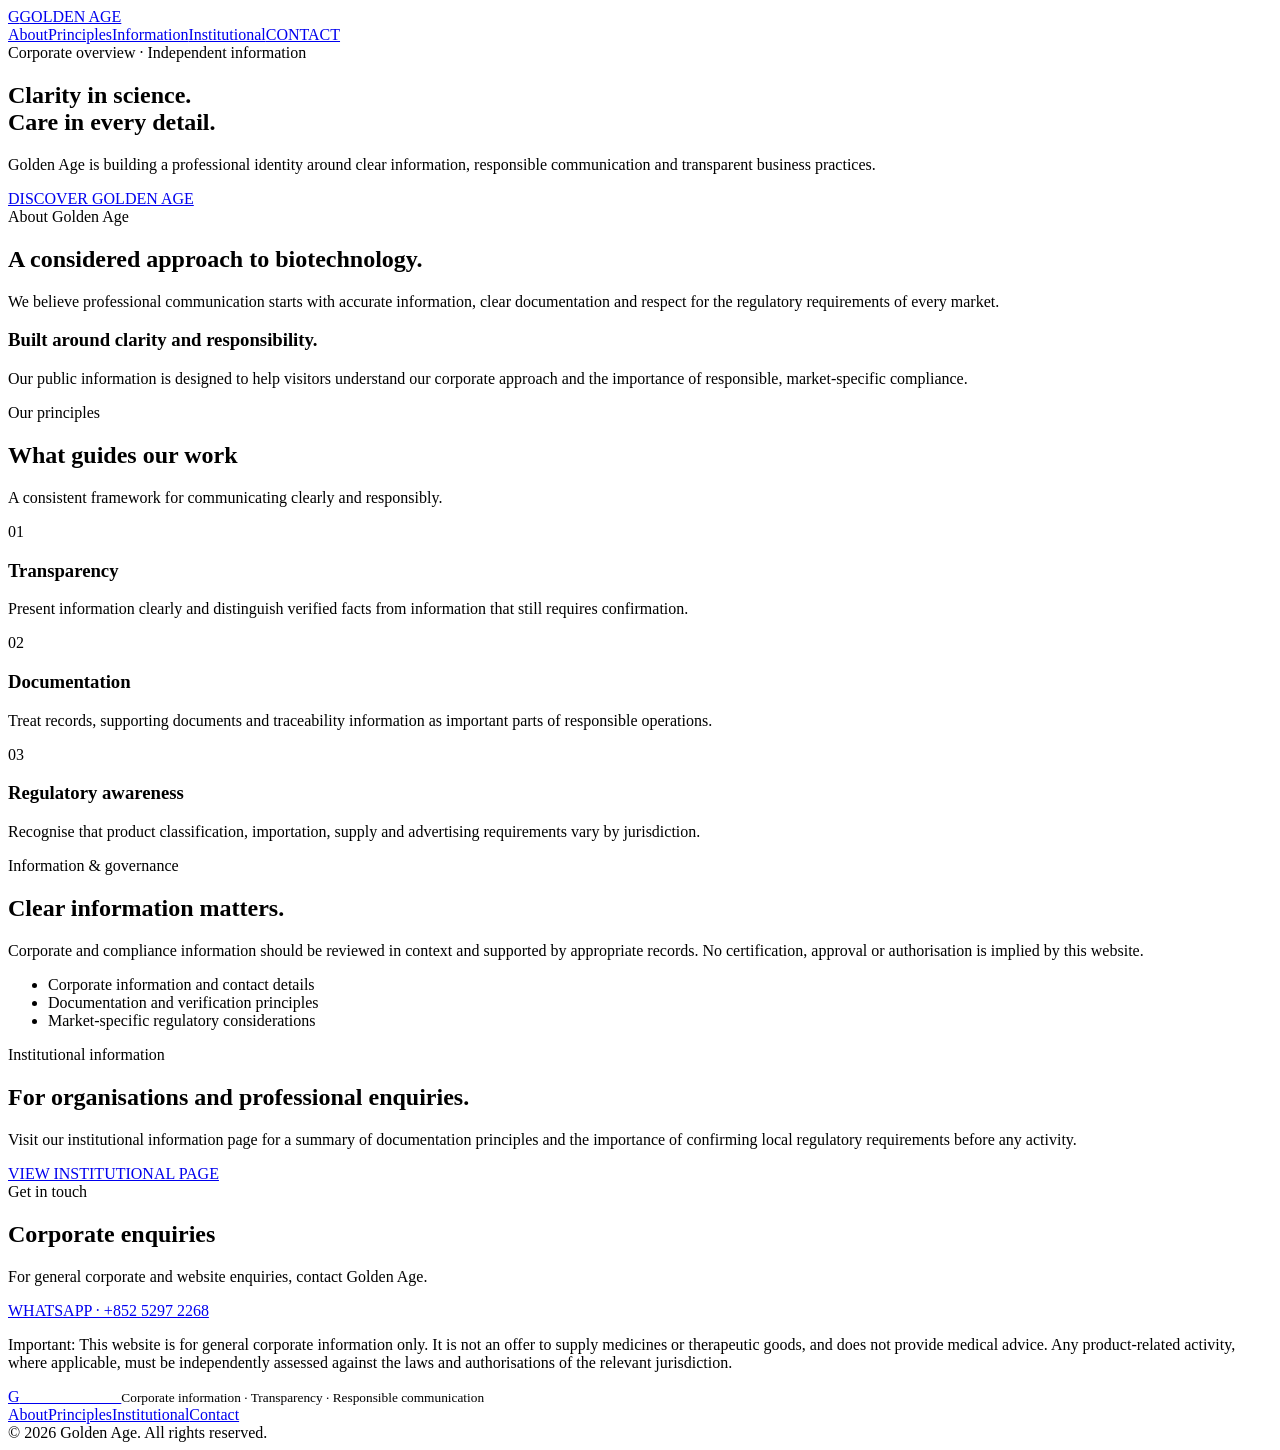
==== index.html @ 98340d38 "Add Golden Age corporate homepage" ====
<!doctype html>
<html lang="en">
<head>
<meta charset="utf-8"><meta name="viewport" content="width=device-width,initial-scale=1">
<meta name="description" content="Golden Age — corporate information, transparency and responsible business practices.">
<meta name="theme-color" content="#101d35"><title>Golden Age | Corporate Overview</title>
<link rel="stylesheet" href="assets/style.css">
</head>
<body>
<header><div class="wrap nav">
<a class="brand" href="./"><span class="mark">G</span><span>GOLDEN AGE</span></a>
<nav class="links" aria-label="Main navigation"><a href="#about">About</a><a href="#principles">Principles</a><a href="#information">Information</a><a href="wholesale/">Institutional</a><a class="nav-cta" href="https://wa.me/85252972268" target="_blank" rel="noopener">CONTACT</a></nav>
</div></header>
<main>
<section class="hero"><div class="wrap"><div class="hero-inner">
<div class="eyebrow">Corporate overview · Independent information</div>
<h1>Clarity in science.<br>Care in every detail.</h1>
<p>Golden Age is building a professional identity around clear information, responsible communication and transparent business practices.</p>
<a class="button" href="#about">DISCOVER GOLDEN AGE</a>
</div></div></section>
<section class="section" id="about"><div class="wrap split">
<div><div class="kicker">About Golden Age</div><h2>A considered approach to biotechnology.</h2><p class="lead">We believe professional communication starts with accurate information, clear documentation and respect for the regulatory requirements of every market.</p></div>
<div class="panel"><h3>Built around clarity and responsibility.</h3><p>Our public information is designed to help visitors understand our corporate approach and the importance of responsible, market-specific compliance.</p></div>
</div></section>
<section class="section soft" id="principles"><div class="wrap">
<div class="section-head"><div class="kicker">Our principles</div><h2>What guides our work</h2><p class="lead">A consistent framework for communicating clearly and responsibly.</p></div>
<div class="grid">
<article class="card"><div class="num">01</div><h3>Transparency</h3><p>Present information clearly and distinguish verified facts from information that still requires confirmation.</p></article>
<article class="card"><div class="num">02</div><h3>Documentation</h3><p>Treat records, supporting documents and traceability information as important parts of responsible operations.</p></article>
<article class="card"><div class="num">03</div><h3>Regulatory awareness</h3><p>Recognise that product classification, importation, supply and advertising requirements vary by jurisdiction.</p></article>
</div></div></section>
<section class="section" id="information"><div class="wrap split">
<div><div class="kicker">Information & governance</div><h2>Clear information matters.</h2><p class="lead">Corporate and compliance information should be reviewed in context and supported by appropriate records. No certification, approval or authorisation is implied by this website.</p>
<ul class="list"><li>Corporate information and contact details</li><li>Documentation and verification principles</li><li>Market-specific regulatory considerations</li></ul></div>
<div><div class="kicker">Institutional information</div><h2>For organisations and professional enquiries.</h2><p class="lead">Visit our institutional information page for a summary of documentation principles and the importance of confirming local regulatory requirements before any activity.</p><a class="button" href="wholesale/">VIEW INSTITUTIONAL PAGE</a></div>
</div></section>
<section class="section soft"><div class="wrap"><div class="contact"><div><div class="kicker">Get in touch</div><h2>Corporate enquiries</h2><p>For general corporate and website enquiries, contact Golden Age.</p></div><a class="button" href="https://wa.me/85252972268" target="_blank" rel="noopener">WHATSAPP · +852 5297 2268</a></div>
<p class="notice">Important: This website is for general corporate information only. It is not an offer to supply medicines or therapeutic goods, and does not provide medical advice. Any product-related activity, where applicable, must be independently assessed against the laws and authorisations of the relevant jurisdiction.</p></div></section>
</main>
<footer><div class="wrap"><div class="foot"><div><a class="brand" href="./"><span class="mark">G</span><span style="color:#fff">GOLDEN AGE</span></a><small>Corporate information · Transparency · Responsible communication</small></div><div class="foot-links"><a href="#about">About</a><a href="#principles">Principles</a><a href="wholesale/">Institutional</a><a href="https://wa.me/85252972268" target="_blank" rel="noopener">Contact</a></div></div><div class="copyright">© 2026 Golden Age. All rights reserved.</div></div></footer>
</body></html>
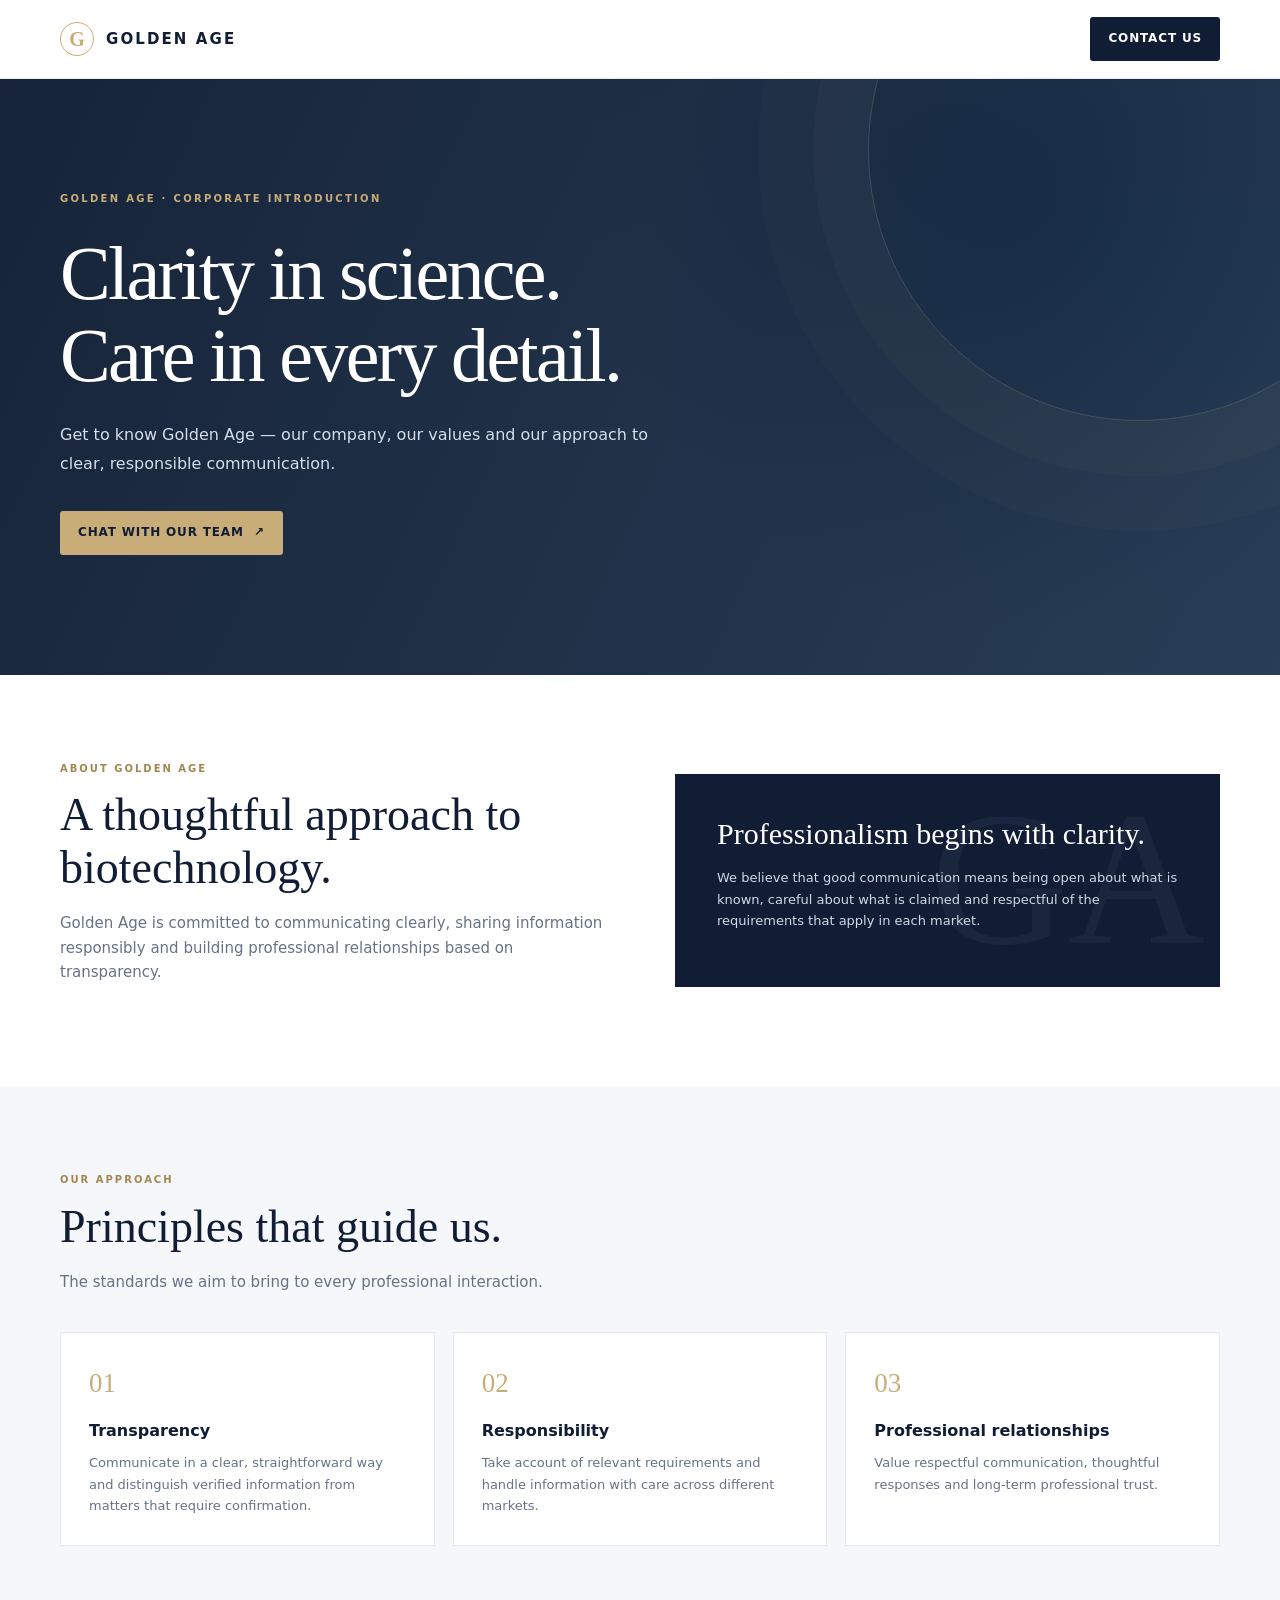
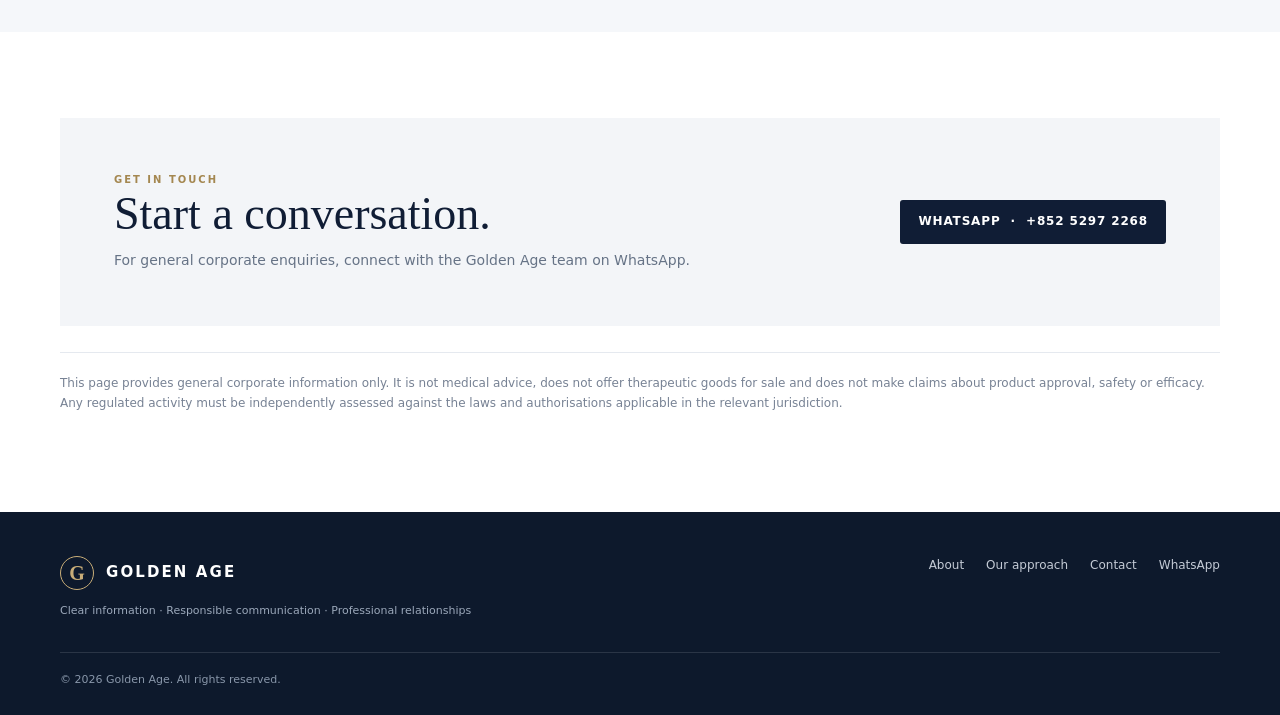
==== commit f100bde5: "Simplify site to a single-page WhatsApp contact landing page" ====
--- a/index.html
+++ b/index.html
@@ -1,41 +1,86 @@
 <!doctype html>
 <html lang="en">
 <head>
-<meta charset="utf-8"><meta name="viewport" content="width=device-width,initial-scale=1">
-<meta name="description" content="Golden Age — corporate information, transparency and responsible business practices.">
-<meta name="theme-color" content="#101d35"><title>Golden Age | Corporate Overview</title>
+<meta charset="utf-8">
+<meta name="viewport" content="width=device-width,initial-scale=1">
+<meta name="theme-color" content="#101d35">
+<meta name="description" content="Discover Golden Age — our company, values and approach to clear, responsible communication.">
+<meta property="og:type" content="website">
+<meta property="og:title" content="Golden Age | Clear Information. Responsible Communication.">
+<meta property="og:description" content="Learn about Golden Age and connect with our team for general corporate enquiries.">
+<title>Golden Age | Clear Information. Responsible Communication.</title>
 <link rel="stylesheet" href="assets/style.css">
 </head>
 <body>
-<header><div class="wrap nav">
-<a class="brand" href="./"><span class="mark">G</span><span>GOLDEN AGE</span></a>
-<nav class="links" aria-label="Main navigation"><a href="#about">About</a><a href="#principles">Principles</a><a href="#information">Information</a><a href="wholesale/">Institutional</a><a class="nav-cta" href="https://wa.me/85252972268" target="_blank" rel="noopener">CONTACT</a></nav>
-</div></header>
+<header>
+  <div class="wrap nav">
+    <a class="brand" href="./" aria-label="Golden Age home"><span class="mark">G</span><span>GOLDEN AGE</span></a>
+    <a class="nav-cta" href="https://wa.me/85252972268?text=Hello%20Golden%20Age%2C%20I%27d%20like%20to%20make%20a%20general%20enquiry." target="_blank" rel="noopener noreferrer">CONTACT US</a>
+  </div>
+</header>
 <main>
-<section class="hero"><div class="wrap"><div class="hero-inner">
-<div class="eyebrow">Corporate overview · Independent information</div>
-<h1>Clarity in science.<br>Care in every detail.</h1>
-<p>Golden Age is building a professional identity around clear information, responsible communication and transparent business practices.</p>
-<a class="button" href="#about">DISCOVER GOLDEN AGE</a>
-</div></div></section>
-<section class="section" id="about"><div class="wrap split">
-<div><div class="kicker">About Golden Age</div><h2>A considered approach to biotechnology.</h2><p class="lead">We believe professional communication starts with accurate information, clear documentation and respect for the regulatory requirements of every market.</p></div>
-<div class="panel"><h3>Built around clarity and responsibility.</h3><p>Our public information is designed to help visitors understand our corporate approach and the importance of responsible, market-specific compliance.</p></div>
-</div></section>
-<section class="section soft" id="principles"><div class="wrap">
-<div class="section-head"><div class="kicker">Our principles</div><h2>What guides our work</h2><p class="lead">A consistent framework for communicating clearly and responsibly.</p></div>
-<div class="grid">
-<article class="card"><div class="num">01</div><h3>Transparency</h3><p>Present information clearly and distinguish verified facts from information that still requires confirmation.</p></article>
-<article class="card"><div class="num">02</div><h3>Documentation</h3><p>Treat records, supporting documents and traceability information as important parts of responsible operations.</p></article>
-<article class="card"><div class="num">03</div><h3>Regulatory awareness</h3><p>Recognise that product classification, importation, supply and advertising requirements vary by jurisdiction.</p></article>
-</div></div></section>
-<section class="section" id="information"><div class="wrap split">
-<div><div class="kicker">Information & governance</div><h2>Clear information matters.</h2><p class="lead">Corporate and compliance information should be reviewed in context and supported by appropriate records. No certification, approval or authorisation is implied by this website.</p>
-<ul class="list"><li>Corporate information and contact details</li><li>Documentation and verification principles</li><li>Market-specific regulatory considerations</li></ul></div>
-<div><div class="kicker">Institutional information</div><h2>For organisations and professional enquiries.</h2><p class="lead">Visit our institutional information page for a summary of documentation principles and the importance of confirming local regulatory requirements before any activity.</p><a class="button" href="wholesale/">VIEW INSTITUTIONAL PAGE</a></div>
-</div></section>
-<section class="section soft"><div class="wrap"><div class="contact"><div><div class="kicker">Get in touch</div><h2>Corporate enquiries</h2><p>For general corporate and website enquiries, contact Golden Age.</p></div><a class="button" href="https://wa.me/85252972268" target="_blank" rel="noopener">WHATSAPP · +852 5297 2268</a></div>
-<p class="notice">Important: This website is for general corporate information only. It is not an offer to supply medicines or therapeutic goods, and does not provide medical advice. Any product-related activity, where applicable, must be independently assessed against the laws and authorisations of the relevant jurisdiction.</p></div></section>
+  <section class="hero">
+    <div class="wrap">
+      <div class="hero-inner">
+        <div class="eyebrow">GOLDEN AGE · CORPORATE INTRODUCTION</div>
+        <h1>Clarity in science.<br>Care in every detail.</h1>
+        <p>Get to know Golden Age — our company, our values and our approach to clear, responsible communication.</p>
+        <a class="button" href="https://wa.me/85252972268?text=Hello%20Golden%20Age%2C%20I%27d%20like%20to%20make%20a%20general%20enquiry." target="_blank" rel="noopener noreferrer">CHAT WITH OUR TEAM&nbsp; ↗</a>
+      </div>
+    </div>
+  </section>
+
+  <section class="section" id="about">
+    <div class="wrap split">
+      <div>
+        <div class="kicker">ABOUT GOLDEN AGE</div>
+        <h2>A thoughtful approach to biotechnology.</h2>
+        <p class="lead">Golden Age is committed to communicating clearly, sharing information responsibly and building professional relationships based on transparency.</p>
+      </div>
+      <div class="panel">
+        <h3>Professionalism begins with clarity.</h3>
+        <p>We believe that good communication means being open about what is known, careful about what is claimed and respectful of the requirements that apply in each market.</p>
+      </div>
+    </div>
+  </section>
+
+  <section class="section soft" id="values">
+    <div class="wrap">
+      <div class="section-head">
+        <div class="kicker">OUR APPROACH</div>
+        <h2>Principles that guide us.</h2>
+        <p class="lead">The standards we aim to bring to every professional interaction.</p>
+      </div>
+      <div class="grid">
+        <article class="card"><div class="num">01</div><h3>Transparency</h3><p>Communicate in a clear, straightforward way and distinguish verified information from matters that require confirmation.</p></article>
+        <article class="card"><div class="num">02</div><h3>Responsibility</h3><p>Take account of relevant requirements and handle information with care across different markets.</p></article>
+        <article class="card"><div class="num">03</div><h3>Professional relationships</h3><p>Value respectful communication, thoughtful responses and long-term professional trust.</p></article>
+      </div>
+    </div>
+  </section>
+
+  <section class="section" id="contact">
+    <div class="wrap">
+      <div class="contact">
+        <div>
+          <div class="kicker">GET IN TOUCH</div>
+          <h2>Start a conversation.</h2>
+          <p>For general corporate enquiries, connect with the Golden Age team on WhatsApp.</p>
+        </div>
+        <a class="button" href="https://wa.me/85252972268?text=Hello%20Golden%20Age%2C%20I%27d%20like%20to%20make%20a%20general%20enquiry." target="_blank" rel="noopener noreferrer">WHATSAPP&nbsp; · &nbsp;+852 5297 2268</a>
+      </div>
+      <p class="notice">This page provides general corporate information only. It is not medical advice, does not offer therapeutic goods for sale and does not make claims about product approval, safety or efficacy. Any regulated activity must be independently assessed against the laws and authorisations applicable in the relevant jurisdiction.</p>
+    </div>
+  </section>
 </main>
-<footer><div class="wrap"><div class="foot"><div><a class="brand" href="./"><span class="mark">G</span><span style="color:#fff">GOLDEN AGE</span></a><small>Corporate information · Transparency · Responsible communication</small></div><div class="foot-links"><a href="#about">About</a><a href="#principles">Principles</a><a href="wholesale/">Institutional</a><a href="https://wa.me/85252972268" target="_blank" rel="noopener">Contact</a></div></div><div class="copyright">© 2026 Golden Age. All rights reserved.</div></div></footer>
-</body></html>+<footer>
+  <div class="wrap">
+    <div class="foot">
+      <div><a class="brand" href="./"><span class="mark">G</span><span style="color:#fff">GOLDEN AGE</span></a><small>Clear information · Responsible communication · Professional relationships</small></div>
+      <div class="foot-links"><a href="#about">About</a><a href="#values">Our approach</a><a href="#contact">Contact</a><a href="https://wa.me/85252972268" target="_blank" rel="noopener noreferrer">WhatsApp</a></div>
+    </div>
+    <div class="copyright">© 2026 Golden Age. All rights reserved.</div>
+  </div>
+</footer>
+</body>
+</html>
--- a/assets/style.css
+++ b/assets/style.css
@@ -0,0 +1,10 @@
+:root{--navy:#101d35;--navy2:#172945;--gold:#c8ad78;--ink:#1b2638;--muted:#667386;--line:#e5e9ef;--soft:#f5f7fa;--max:1160px}
+*{box-sizing:border-box}html{scroll-behavior:smooth}body{margin:0;font-family:Inter,ui-sans-serif,system-ui,-apple-system,BlinkMacSystemFont,"Segoe UI",sans-serif;color:var(--ink);background:#fff;line-height:1.65}
+a{color:inherit;text-decoration:none}.wrap{width:min(var(--max),calc(100% - 48px));margin:auto}
+header{position:sticky;top:0;z-index:10;background:rgba(255,255,255,.94);backdrop-filter:blur(14px);border-bottom:1px solid rgba(229,233,239,.9)}
+.nav{height:78px;display:flex;align-items:center;justify-content:space-between;gap:24px}.brand{display:flex;align-items:center;gap:12px;color:var(--navy);font-weight:750;letter-spacing:.14em;font-size:15px}.mark{width:34px;height:34px;border:1px solid var(--gold);border-radius:50%;display:grid;place-items:center;color:var(--gold);font-family:Georgia,serif;font-size:20px;letter-spacing:0}.links{display:flex;align-items:center;gap:30px;color:#526075;font-size:13px;font-weight:600}.links a:hover{color:var(--navy)}.nav-cta,.button{display:inline-flex;align-items:center;justify-content:center;padding:12px 18px;border-radius:3px;background:var(--navy);color:#fff;font-size:12px;font-weight:700;letter-spacing:.07em;transition:.2s}.nav-cta:hover,.button:hover{background:var(--navy2);transform:translateY(-1px)}
+.hero{background:linear-gradient(115deg,rgba(13,27,49,.96),rgba(19,42,69,.91)),radial-gradient(circle at 80% 20%,#647b91,transparent 38%);color:#fff;overflow:hidden;position:relative}.hero:after{content:"";position:absolute;width:540px;height:540px;border:1px solid rgba(200,173,120,.25);border-radius:50%;right:-130px;top:-200px;box-shadow:0 0 0 55px rgba(200,173,120,.035),0 0 0 110px rgba(200,173,120,.025)}.hero-inner{position:relative;z-index:1;padding:112px 0 120px;max-width:780px}.eyebrow{color:var(--gold);font-size:10px;letter-spacing:.23em;font-weight:800;text-transform:uppercase}.hero h1{font-family:Georgia,"Times New Roman",serif;font-weight:400;font-size:clamp(44px,7vw,76px);line-height:1.08;letter-spacing:-.035em;margin:24px 0}.hero p{color:#d5deea;max-width:610px;font-size:16px;line-height:1.85;margin:0 0 32px}.hero .button{background:var(--gold);color:var(--navy)}.hero .button:hover{background:#dbc69b}
+.section{padding:86px 0}.section.soft{background:var(--soft)}.section-head{max-width:680px;margin-bottom:38px}.kicker{color:#a48750;font-size:10px;letter-spacing:.2em;font-weight:800;text-transform:uppercase}.section h2{font-family:Georgia,serif;font-size:clamp(32px,4vw,46px);font-weight:400;line-height:1.15;color:var(--navy);margin:12px 0 16px}.lead{color:var(--muted);font-size:15px;max-width:680px}.grid{display:grid;grid-template-columns:repeat(3,1fr);gap:18px}.card{background:#fff;border:1px solid var(--line);padding:28px;min-height:210px}.card .num{font-family:Georgia,serif;color:var(--gold);font-size:27px}.card h3{font-size:16px;color:var(--navy);margin:12px 0 8px}.card p{font-size:13px;color:var(--muted);margin:0}.split{display:grid;grid-template-columns:1fr 1fr;gap:70px;align-items:center}.panel{background:var(--navy);color:#fff;padding:42px;position:relative;overflow:hidden}.panel:after{content:"GA";position:absolute;right:15px;bottom:-50px;font-family:Georgia,serif;font-size:190px;color:rgba(255,255,255,.045)}.panel h3{font-family:Georgia,serif;font-weight:400;font-size:30px;line-height:1.2;margin:0 0 15px;position:relative;z-index:1}.panel p{color:#d0d9e5;font-size:13px;position:relative;z-index:1}.list{padding:0;list-style:none}.list li{padding:14px 0;border-bottom:1px solid var(--line);font-size:14px;color:#526075}.list li:before{content:"—";color:var(--gold);margin-right:12px}.contact{background:#f3f5f8;padding:54px;display:flex;justify-content:space-between;align-items:center;gap:30px}.contact h2{margin:0 0 8px}.contact p{margin:0;color:var(--muted);font-size:14px}.notice{font-size:12px;color:#778294;line-height:1.7;border-top:1px solid var(--line);padding-top:20px;margin-top:26px}
+footer{background:#0d192c;color:#d8dfeb;padding:44px 0 26px}.foot{display:flex;justify-content:space-between;gap:30px;align-items:flex-start}.foot small{display:block;color:#9ba8ba;font-size:11px;max-width:600px;margin-top:12px}.foot-links{display:flex;gap:22px;color:#c4cbd6;font-size:12px}.copyright{border-top:1px solid rgba(255,255,255,.12);margin-top:32px;padding-top:18px;color:#8997aa;font-size:11px}
+.page-hero{background:var(--navy);color:#fff;padding:78px 0 84px}.page-hero h1{font-family:Georgia,serif;font-size:clamp(40px,6vw,62px);font-weight:400;line-height:1.1;margin:18px 0}.page-hero p{max-width:680px;color:#d4dce7;font-size:15px}.crumb{font-size:11px;color:#b5c0ce;letter-spacing:.08em}
+@media(max-width:760px){.wrap{width:min(100% - 36px,var(--max))}.nav{height:68px}.links{gap:14px}.links a:not(.nav-cta){display:none}.nav-cta{padding:10px 12px;font-size:10px}.hero-inner{padding:78px 0 88px}.grid{grid-template-columns:1fr}.section{padding:64px 0}.split{grid-template-columns:1fr;gap:28px}.contact{padding:30px;display:block}.contact .button{margin-top:22px}.foot{display:block}.foot-links{margin-top:24px;flex-wrap:wrap}.panel{padding:30px}}
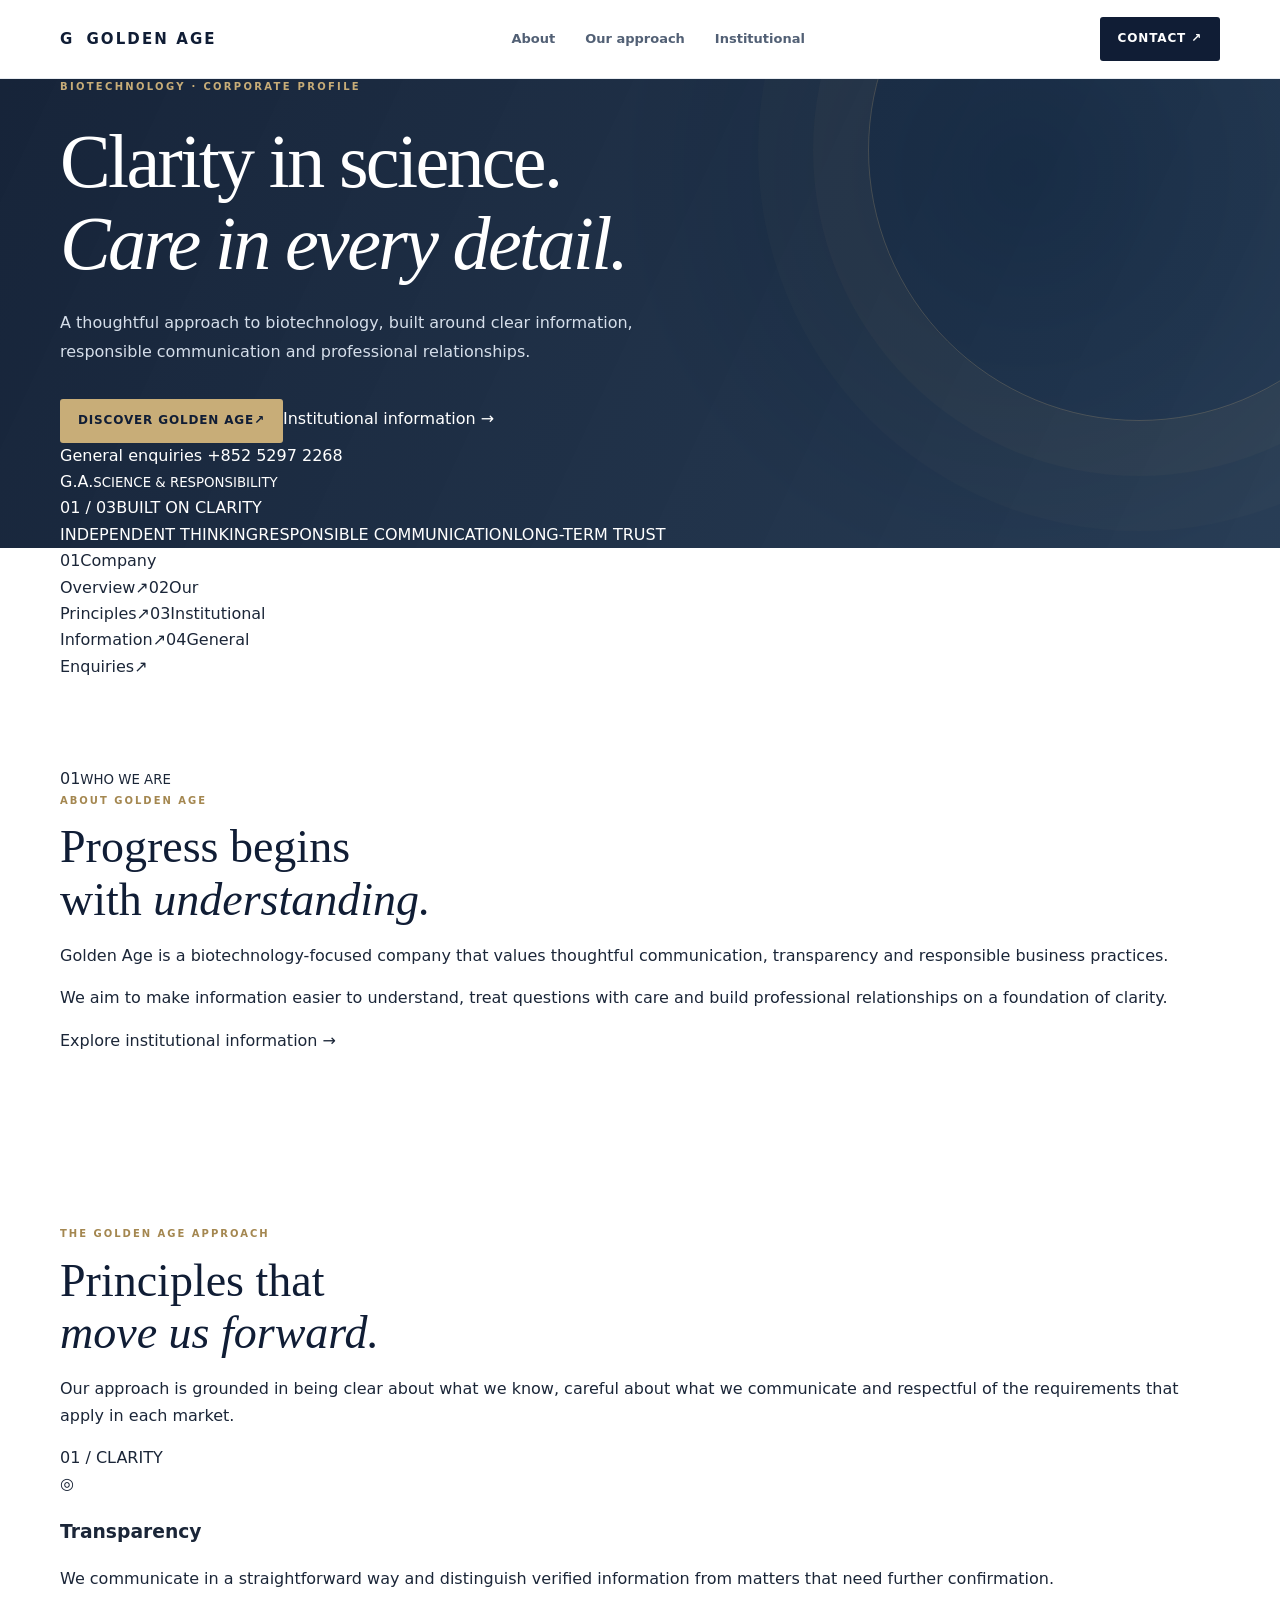
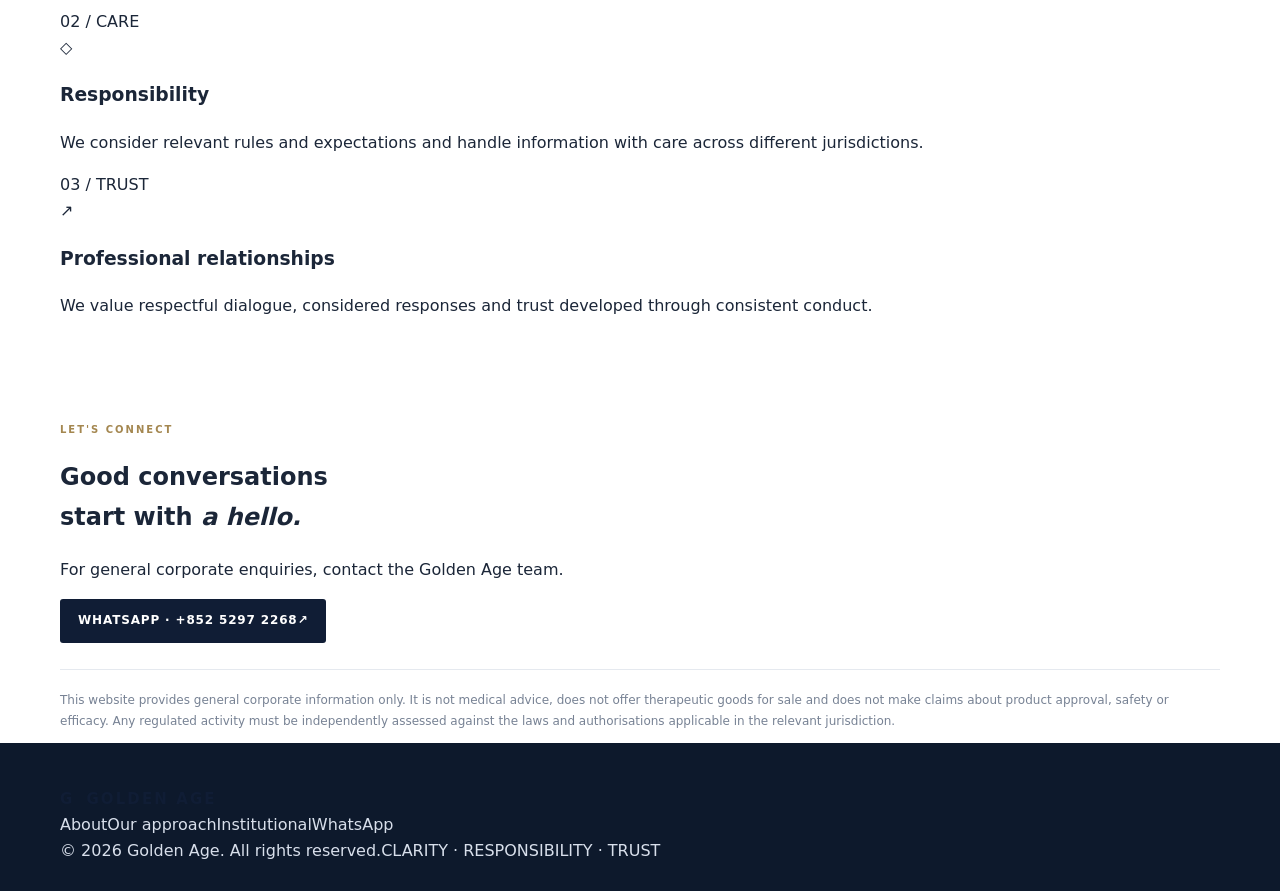
==== commit 2dbdab59: "Redesign Golden Age homepage with responsive premium identity" ====
--- a/index.html
+++ b/index.html
@@ -1,86 +1,13 @@
 <!doctype html>
-<html lang="en">
-<head>
-<meta charset="utf-8">
-<meta name="viewport" content="width=device-width,initial-scale=1">
-<meta name="theme-color" content="#101d35">
-<meta name="description" content="Discover Golden Age — our company, values and approach to clear, responsible communication.">
-<meta property="og:type" content="website">
-<meta property="og:title" content="Golden Age | Clear Information. Responsible Communication.">
-<meta property="og:description" content="Learn about Golden Age and connect with our team for general corporate enquiries.">
-<title>Golden Age | Clear Information. Responsible Communication.</title>
-<link rel="stylesheet" href="assets/style.css">
-</head>
+<html lang="en"><head><meta charset="utf-8"><meta name="viewport" content="width=device-width,initial-scale=1"><meta name="theme-color" content="#123b32"><meta name="description" content="Golden Age — a biotechnology-focused company committed to clarity, responsibility and professional communication."><meta property="og:title" content="Golden Age | Clarity in every detail"><meta property="og:description" content="Learn about Golden Age, our principles and our approach to responsible corporate communication."><title>Golden Age | Clarity in every detail</title><link rel="stylesheet" href="assets/style.css"></head>
 <body>
-<header>
-  <div class="wrap nav">
-    <a class="brand" href="./" aria-label="Golden Age home"><span class="mark">G</span><span>GOLDEN AGE</span></a>
-    <a class="nav-cta" href="https://wa.me/85252972268?text=Hello%20Golden%20Age%2C%20I%27d%20like%20to%20make%20a%20general%20enquiry." target="_blank" rel="noopener noreferrer">CONTACT US</a>
-  </div>
-</header>
+<header class="site-header"><div class="wrap nav"><a class="brand" href="./"><span class="brand-mark">G</span><span>GOLDEN AGE</span></a><nav class="links"><a href="#about">About</a><a href="#principles">Our approach</a><a href="wholesale/">Institutional</a></nav><a class="nav-cta" href="https://wa.me/85252972268?text=Hello%20Golden%20Age%2C%20I%27d%20like%20to%20make%20a%20general%20corporate%20enquiry." target="_blank" rel="noopener noreferrer">CONTACT ↗</a></div></header>
 <main>
-  <section class="hero">
-    <div class="wrap">
-      <div class="hero-inner">
-        <div class="eyebrow">GOLDEN AGE · CORPORATE INTRODUCTION</div>
-        <h1>Clarity in science.<br>Care in every detail.</h1>
-        <p>Get to know Golden Age — our company, our values and our approach to clear, responsible communication.</p>
-        <a class="button" href="https://wa.me/85252972268?text=Hello%20Golden%20Age%2C%20I%27d%20like%20to%20make%20a%20general%20enquiry." target="_blank" rel="noopener noreferrer">CHAT WITH OUR TEAM&nbsp; ↗</a>
-      </div>
-    </div>
-  </section>
-
-  <section class="section" id="about">
-    <div class="wrap split">
-      <div>
-        <div class="kicker">ABOUT GOLDEN AGE</div>
-        <h2>A thoughtful approach to biotechnology.</h2>
-        <p class="lead">Golden Age is committed to communicating clearly, sharing information responsibly and building professional relationships based on transparency.</p>
-      </div>
-      <div class="panel">
-        <h3>Professionalism begins with clarity.</h3>
-        <p>We believe that good communication means being open about what is known, careful about what is claimed and respectful of the requirements that apply in each market.</p>
-      </div>
-    </div>
-  </section>
-
-  <section class="section soft" id="values">
-    <div class="wrap">
-      <div class="section-head">
-        <div class="kicker">OUR APPROACH</div>
-        <h2>Principles that guide us.</h2>
-        <p class="lead">The standards we aim to bring to every professional interaction.</p>
-      </div>
-      <div class="grid">
-        <article class="card"><div class="num">01</div><h3>Transparency</h3><p>Communicate in a clear, straightforward way and distinguish verified information from matters that require confirmation.</p></article>
-        <article class="card"><div class="num">02</div><h3>Responsibility</h3><p>Take account of relevant requirements and handle information with care across different markets.</p></article>
-        <article class="card"><div class="num">03</div><h3>Professional relationships</h3><p>Value respectful communication, thoughtful responses and long-term professional trust.</p></article>
-      </div>
-    </div>
-  </section>
-
-  <section class="section" id="contact">
-    <div class="wrap">
-      <div class="contact">
-        <div>
-          <div class="kicker">GET IN TOUCH</div>
-          <h2>Start a conversation.</h2>
-          <p>For general corporate enquiries, connect with the Golden Age team on WhatsApp.</p>
-        </div>
-        <a class="button" href="https://wa.me/85252972268?text=Hello%20Golden%20Age%2C%20I%27d%20like%20to%20make%20a%20general%20enquiry." target="_blank" rel="noopener noreferrer">WHATSAPP&nbsp; · &nbsp;+852 5297 2268</a>
-      </div>
-      <p class="notice">This page provides general corporate information only. It is not medical advice, does not offer therapeutic goods for sale and does not make claims about product approval, safety or efficacy. Any regulated activity must be independently assessed against the laws and authorisations applicable in the relevant jurisdiction.</p>
-    </div>
-  </section>
-</main>
-<footer>
-  <div class="wrap">
-    <div class="foot">
-      <div><a class="brand" href="./"><span class="mark">G</span><span style="color:#fff">GOLDEN AGE</span></a><small>Clear information · Responsible communication · Professional relationships</small></div>
-      <div class="foot-links"><a href="#about">About</a><a href="#values">Our approach</a><a href="#contact">Contact</a><a href="https://wa.me/85252972268" target="_blank" rel="noopener noreferrer">WhatsApp</a></div>
-    </div>
-    <div class="copyright">© 2026 Golden Age. All rights reserved.</div>
-  </div>
-</footer>
-</body>
-</html>+<section class="hero"><div class="wrap hero-grid"><div class="hero-copy"><div class="eyebrow"><span class="eyebrow-line"></span> BIOTECHNOLOGY · CORPORATE PROFILE</div><h1>Clarity in science.<br><em>Care in every detail.</em></h1><p class="hero-lead">A thoughtful approach to biotechnology, built around clear information, responsible communication and professional relationships.</p><div class="hero-actions"><a class="button button-green" href="#about">DISCOVER GOLDEN AGE <span>↗</span></a><a class="text-link" href="wholesale/">Institutional information <span>→</span></a></div><div class="direct-line"><span class="status-dot"></span> General enquiries <a href="https://wa.me/85252972268" target="_blank" rel="noopener noreferrer">+852 5297 2268</a></div></div>
+<div class="hero-art" role="img" aria-label="Abstract scientific illustration"><div class="art-label"><span>G.A.</span><small>SCIENCE &amp; RESPONSIBILITY</small></div><div class="orbit orbit-one"></div><div class="orbit orbit-two"></div><div class="orbit orbit-three"></div><div class="molecule molecule-a"></div><div class="molecule molecule-b"></div><div class="molecule molecule-c"></div><div class="art-caption"><span>01 / 03</span><span>BUILT ON CLARITY</span></div></div></div><div class="hero-bottom"><div class="wrap hero-bottom-inner"><span>INDEPENDENT THINKING</span><span class="bottom-rule"></span><span>RESPONSIBLE COMMUNICATION</span><span class="bottom-rule"></span><span>LONG-TERM TRUST</span></div></div></section>
+<section class="feature-strip"><div class="wrap feature-grid"><a class="feature" href="#about"><span class="feature-number">01</span><span class="feature-title">Company<br>Overview</span><span class="feature-arrow">↗</span></a><a class="feature" href="#principles"><span class="feature-number">02</span><span class="feature-title">Our<br>Principles</span><span class="feature-arrow">↗</span></a><a class="feature" href="wholesale/"><span class="feature-number">03</span><span class="feature-title">Institutional<br>Information</span><span class="feature-arrow">↗</span></a><a class="feature" href="#contact"><span class="feature-number">04</span><span class="feature-title">General<br>Enquiries</span><span class="feature-arrow">↗</span></a></div></section>
+<section class="section" id="about"><div class="wrap about-grid"><div class="section-index"><span>01</span><i></i><small>WHO WE ARE</small></div><div><div class="kicker">ABOUT GOLDEN AGE</div><h2>Progress begins<br>with <em>understanding.</em></h2></div><div class="about-copy"><p>Golden Age is a biotechnology-focused company that values thoughtful communication, transparency and responsible business practices.</p><p>We aim to make information easier to understand, treat questions with care and build professional relationships on a foundation of clarity.</p><a class="text-link" href="wholesale/">Explore institutional information <span>→</span></a></div></div></section>
+<section class="section principles-section" id="principles"><div class="wrap"><div class="section-heading"><div><div class="kicker">THE GOLDEN AGE APPROACH</div><h2>Principles that<br><em>move us forward.</em></h2></div><p>Our approach is grounded in being clear about what we know, careful about what we communicate and respectful of the requirements that apply in each market.</p></div><div class="principle-grid"><article class="principle-card"><span class="card-no">01 / CLARITY</span><div class="principle-icon">◎</div><h3>Transparency</h3><p>We communicate in a straightforward way and distinguish verified information from matters that need further confirmation.</p></article><article class="principle-card"><span class="card-no">02 / CARE</span><div class="principle-icon">◇</div><h3>Responsibility</h3><p>We consider relevant rules and expectations and handle information with care across different jurisdictions.</p></article><article class="principle-card"><span class="card-no">03 / TRUST</span><div class="principle-icon">↗</div><h3>Professional relationships</h3><p>We value respectful dialogue, considered responses and trust developed through consistent conduct.</p></article></div></div></section>
+<section class="cta-section" id="contact"><div class="wrap cta-panel"><div><div class="kicker kicker-light">LET'S CONNECT</div><h2>Good conversations<br>start with <em>a hello.</em></h2><p>For general corporate enquiries, contact the Golden Age team.</p></div><a class="button button-light" href="https://wa.me/85252972268?text=Hello%20Golden%20Age%2C%20I%27d%20like%20to%20make%20a%20general%20corporate%20enquiry." target="_blank" rel="noopener noreferrer">WHATSAPP · +852 5297 2268 <span>↗</span></a></div></section>
+<div class="wrap"><p class="notice">This website provides general corporate information only. It is not medical advice, does not offer therapeutic goods for sale and does not make claims about product approval, safety or efficacy. Any regulated activity must be independently assessed against the laws and authorisations applicable in the relevant jurisdiction.</p></div></main>
+<footer><div class="wrap footer-top"><a class="brand brand-footer" href="./"><span class="brand-mark">G</span><span>GOLDEN AGE</span></a><div class="footer-links"><a href="#about">About</a><a href="#principles">Our approach</a><a href="wholesale/">Institutional</a><a href="https://wa.me/85252972268" target="_blank" rel="noopener noreferrer">WhatsApp</a></div></div><div class="wrap footer-bottom"><span>© 2026 Golden Age. All rights reserved.</span><span>CLARITY · RESPONSIBILITY · TRUST</span></div></footer></body></html>
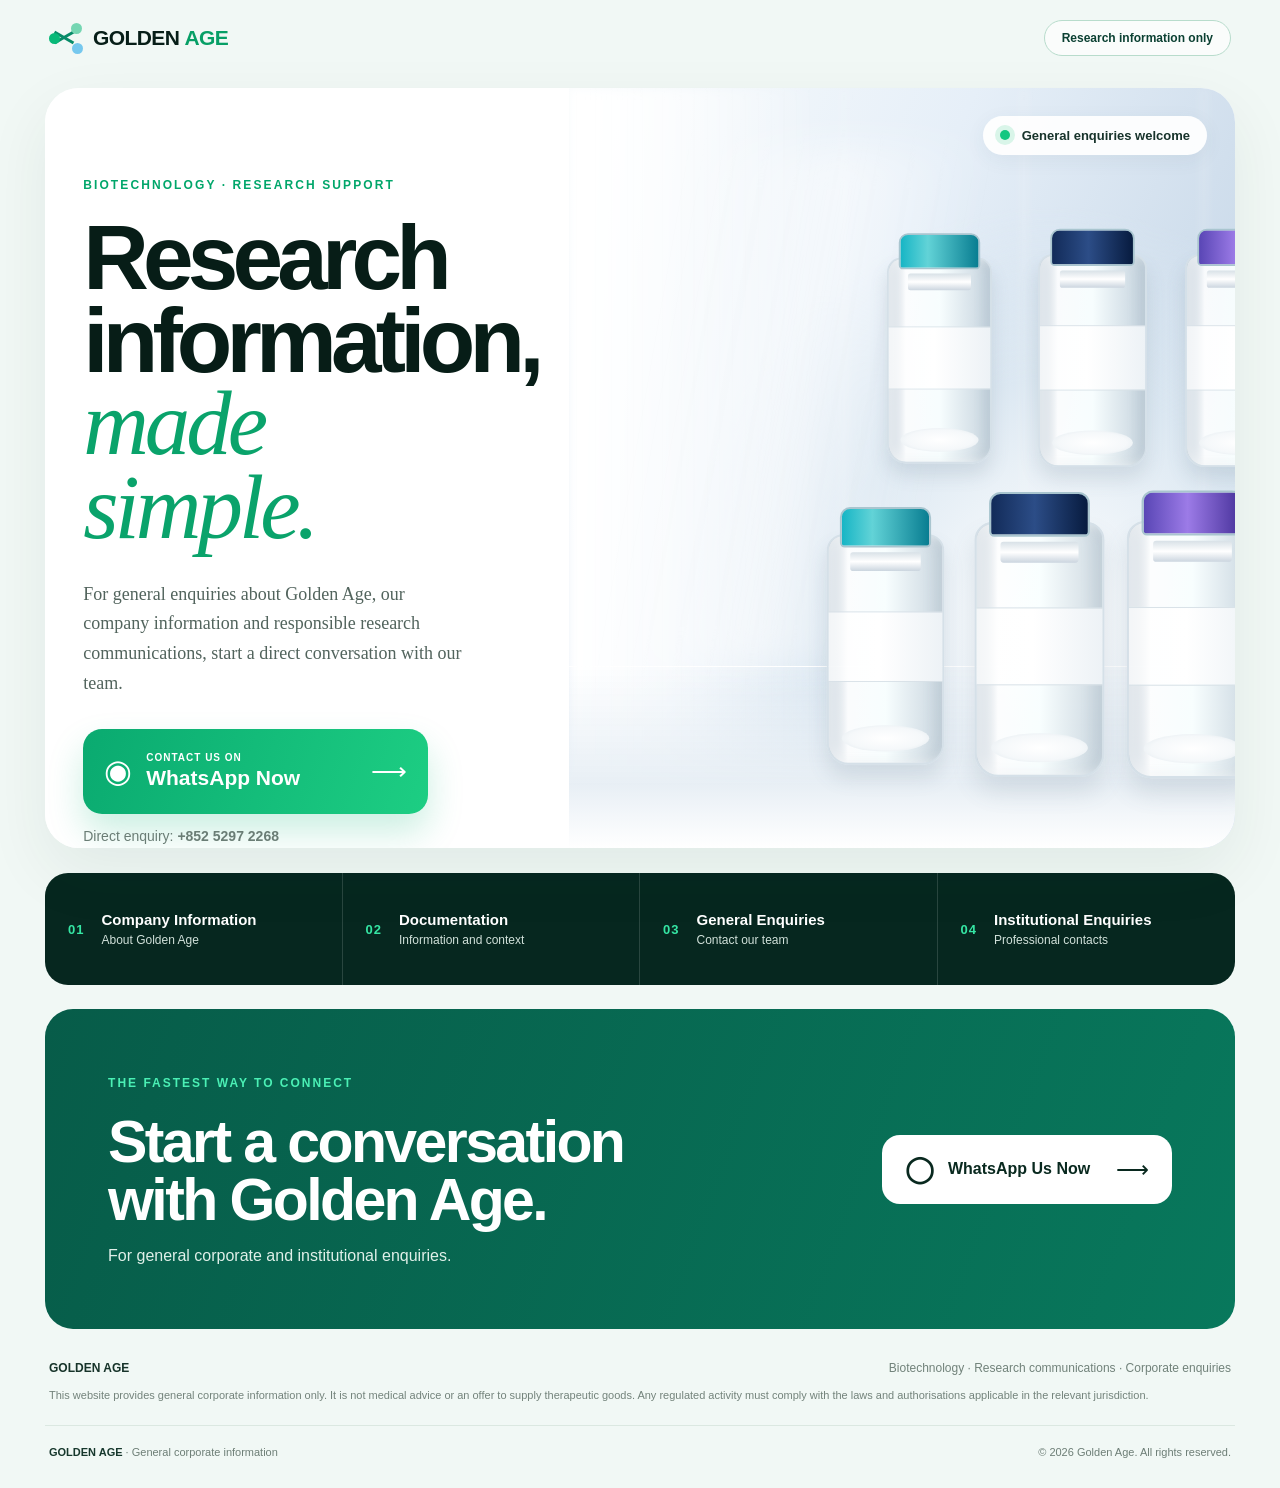
==== commit e9b65a02: "Match Golden Age landing pages to supplied NOVA screenshot layout" ====
--- a/index.html
+++ b/index.html
@@ -1,13 +1 @@
-<!doctype html>
-<html lang="en"><head><meta charset="utf-8"><meta name="viewport" content="width=device-width,initial-scale=1"><meta name="theme-color" content="#123b32"><meta name="description" content="Golden Age — a biotechnology-focused company committed to clarity, responsibility and professional communication."><meta property="og:title" content="Golden Age | Clarity in every detail"><meta property="og:description" content="Learn about Golden Age, our principles and our approach to responsible corporate communication."><title>Golden Age | Clarity in every detail</title><link rel="stylesheet" href="assets/style.css"></head>
-<body>
-<header class="site-header"><div class="wrap nav"><a class="brand" href="./"><span class="brand-mark">G</span><span>GOLDEN AGE</span></a><nav class="links"><a href="#about">About</a><a href="#principles">Our approach</a><a href="wholesale/">Institutional</a></nav><a class="nav-cta" href="https://wa.me/85252972268?text=Hello%20Golden%20Age%2C%20I%27d%20like%20to%20make%20a%20general%20corporate%20enquiry." target="_blank" rel="noopener noreferrer">CONTACT ↗</a></div></header>
-<main>
-<section class="hero"><div class="wrap hero-grid"><div class="hero-copy"><div class="eyebrow"><span class="eyebrow-line"></span> BIOTECHNOLOGY · CORPORATE PROFILE</div><h1>Clarity in science.<br><em>Care in every detail.</em></h1><p class="hero-lead">A thoughtful approach to biotechnology, built around clear information, responsible communication and professional relationships.</p><div class="hero-actions"><a class="button button-green" href="#about">DISCOVER GOLDEN AGE <span>↗</span></a><a class="text-link" href="wholesale/">Institutional information <span>→</span></a></div><div class="direct-line"><span class="status-dot"></span> General enquiries <a href="https://wa.me/85252972268" target="_blank" rel="noopener noreferrer">+852 5297 2268</a></div></div>
-<div class="hero-art" role="img" aria-label="Abstract scientific illustration"><div class="art-label"><span>G.A.</span><small>SCIENCE &amp; RESPONSIBILITY</small></div><div class="orbit orbit-one"></div><div class="orbit orbit-two"></div><div class="orbit orbit-three"></div><div class="molecule molecule-a"></div><div class="molecule molecule-b"></div><div class="molecule molecule-c"></div><div class="art-caption"><span>01 / 03</span><span>BUILT ON CLARITY</span></div></div></div><div class="hero-bottom"><div class="wrap hero-bottom-inner"><span>INDEPENDENT THINKING</span><span class="bottom-rule"></span><span>RESPONSIBLE COMMUNICATION</span><span class="bottom-rule"></span><span>LONG-TERM TRUST</span></div></div></section>
-<section class="feature-strip"><div class="wrap feature-grid"><a class="feature" href="#about"><span class="feature-number">01</span><span class="feature-title">Company<br>Overview</span><span class="feature-arrow">↗</span></a><a class="feature" href="#principles"><span class="feature-number">02</span><span class="feature-title">Our<br>Principles</span><span class="feature-arrow">↗</span></a><a class="feature" href="wholesale/"><span class="feature-number">03</span><span class="feature-title">Institutional<br>Information</span><span class="feature-arrow">↗</span></a><a class="feature" href="#contact"><span class="feature-number">04</span><span class="feature-title">General<br>Enquiries</span><span class="feature-arrow">↗</span></a></div></section>
-<section class="section" id="about"><div class="wrap about-grid"><div class="section-index"><span>01</span><i></i><small>WHO WE ARE</small></div><div><div class="kicker">ABOUT GOLDEN AGE</div><h2>Progress begins<br>with <em>understanding.</em></h2></div><div class="about-copy"><p>Golden Age is a biotechnology-focused company that values thoughtful communication, transparency and responsible business practices.</p><p>We aim to make information easier to understand, treat questions with care and build professional relationships on a foundation of clarity.</p><a class="text-link" href="wholesale/">Explore institutional information <span>→</span></a></div></div></section>
-<section class="section principles-section" id="principles"><div class="wrap"><div class="section-heading"><div><div class="kicker">THE GOLDEN AGE APPROACH</div><h2>Principles that<br><em>move us forward.</em></h2></div><p>Our approach is grounded in being clear about what we know, careful about what we communicate and respectful of the requirements that apply in each market.</p></div><div class="principle-grid"><article class="principle-card"><span class="card-no">01 / CLARITY</span><div class="principle-icon">◎</div><h3>Transparency</h3><p>We communicate in a straightforward way and distinguish verified information from matters that need further confirmation.</p></article><article class="principle-card"><span class="card-no">02 / CARE</span><div class="principle-icon">◇</div><h3>Responsibility</h3><p>We consider relevant rules and expectations and handle information with care across different jurisdictions.</p></article><article class="principle-card"><span class="card-no">03 / TRUST</span><div class="principle-icon">↗</div><h3>Professional relationships</h3><p>We value respectful dialogue, considered responses and trust developed through consistent conduct.</p></article></div></div></section>
-<section class="cta-section" id="contact"><div class="wrap cta-panel"><div><div class="kicker kicker-light">LET'S CONNECT</div><h2>Good conversations<br>start with <em>a hello.</em></h2><p>For general corporate enquiries, contact the Golden Age team.</p></div><a class="button button-light" href="https://wa.me/85252972268?text=Hello%20Golden%20Age%2C%20I%27d%20like%20to%20make%20a%20general%20corporate%20enquiry." target="_blank" rel="noopener noreferrer">WHATSAPP · +852 5297 2268 <span>↗</span></a></div></section>
-<div class="wrap"><p class="notice">This website provides general corporate information only. It is not medical advice, does not offer therapeutic goods for sale and does not make claims about product approval, safety or efficacy. Any regulated activity must be independently assessed against the laws and authorisations applicable in the relevant jurisdiction.</p></div></main>
-<footer><div class="wrap footer-top"><a class="brand brand-footer" href="./"><span class="brand-mark">G</span><span>GOLDEN AGE</span></a><div class="footer-links"><a href="#about">About</a><a href="#principles">Our approach</a><a href="wholesale/">Institutional</a><a href="https://wa.me/85252972268" target="_blank" rel="noopener noreferrer">WhatsApp</a></div></div><div class="wrap footer-bottom"><span>© 2026 Golden Age. All rights reserved.</span><span>CLARITY · RESPONSIBILITY · TRUST</span></div></footer></body></html>+<!doctype html><html lang="en"><head><meta charset="utf-8"><meta name="viewport" content="width=device-width,initial-scale=1"><meta name="theme-color" content="#f1f8f5"><meta name="description" content="Golden Age — general biotechnology and institutional enquiries."><title>Golden Age | Biotechnology Enquiries</title><link rel="stylesheet" href="assets/style.css"></head><body><header class="topbar"><a class="brand" href="./"><span class="brand-symbol"><i></i><b></b><em></em></span><span>GOLDEN <strong>AGE</strong></span></a><span class="top-pill">Research information only</span></header><main class="page-shell"><section class="hero-card"><div class="hero-copy"><div class="eyebrow">BIOTECHNOLOGY · RESEARCH SUPPORT</div><h1>Research<br>information,<br><em>made<br>simple.</em></h1><p class="intro">For general enquiries about Golden Age, our company information and responsible research communications, start a direct conversation with our team.</p><a class="wa-button" href="https://wa.me/85252972268?text=Hello%20Golden%20Age%2C%20I%27d%20like%20to%20make%20a%20general%20enquiry." target="_blank" rel="noopener"><span class="wa-icon">◉</span><span><small>CONTACT US ON</small><b>WhatsApp Now</b></span><strong>⟶</strong></a><p class="direct">Direct enquiry: <b>+852 5297 2268</b></p></div><div class="hero-art" aria-label="Stylised laboratory scene with research vials"><div class="lab-glass"></div><div class="lab-shelf"></div><div class="vial vial-a"><i></i><b></b></div><div class="vial vial-b"><i></i><b></b></div><div class="vial vial-c"><i></i><b></b></div><div class="vial vial-d"><i></i><b></b></div><div class="vial vial-e"><i></i><b></b></div><div class="vial vial-f"><i></i><b></b></div></div><span class="status-pill"><i></i> General enquiries welcome</span></section><section class="info-strip"><a href="#about"><b>01</b><span><strong>Company Information</strong><small>About Golden Age</small></span></a><a href="#documents"><b>02</b><span><strong>Documentation</strong><small>Information and context</small></span></a><a href="#contact"><b>03</b><span><strong>General Enquiries</strong><small>Contact our team</small></span></a><a href="wholesale/"><b>04</b><span><strong>Institutional Enquiries</strong><small>Professional contacts</small></span></a></section><section class="cta-panel" id="contact"><div><small>THE FASTEST WAY TO CONNECT</small><h2>Start a conversation<br>with Golden Age.</h2><p>For general corporate and institutional enquiries.</p></div><a href="https://wa.me/85252972268?text=Hello%20Golden%20Age%2C%20I%27d%20like%20to%20make%20a%20general%20enquiry." target="_blank" rel="noopener" class="cta-button"><span>◯</span> WhatsApp Us Now <b>⟶</b></a></section><section class="below" id="about"><strong>GOLDEN AGE</strong><span id="documents">Biotechnology · Research communications · Corporate enquiries</span></section><p class="disclaimer">This website provides general corporate information only. It is not medical advice or an offer to supply therapeutic goods. Any regulated activity must comply with the laws and authorisations applicable in the relevant jurisdiction.</p></main><footer><span><b>GOLDEN AGE</b> · General corporate information</span><span>© 2026 Golden Age. All rights reserved.</span></footer></body></html>
--- a/assets/style.css
+++ b/assets/style.css
@@ -1,10 +1 @@
-:root{--navy:#101d35;--navy2:#172945;--gold:#c8ad78;--ink:#1b2638;--muted:#667386;--line:#e5e9ef;--soft:#f5f7fa;--max:1160px}
-*{box-sizing:border-box}html{scroll-behavior:smooth}body{margin:0;font-family:Inter,ui-sans-serif,system-ui,-apple-system,BlinkMacSystemFont,"Segoe UI",sans-serif;color:var(--ink);background:#fff;line-height:1.65}
-a{color:inherit;text-decoration:none}.wrap{width:min(var(--max),calc(100% - 48px));margin:auto}
-header{position:sticky;top:0;z-index:10;background:rgba(255,255,255,.94);backdrop-filter:blur(14px);border-bottom:1px solid rgba(229,233,239,.9)}
-.nav{height:78px;display:flex;align-items:center;justify-content:space-between;gap:24px}.brand{display:flex;align-items:center;gap:12px;color:var(--navy);font-weight:750;letter-spacing:.14em;font-size:15px}.mark{width:34px;height:34px;border:1px solid var(--gold);border-radius:50%;display:grid;place-items:center;color:var(--gold);font-family:Georgia,serif;font-size:20px;letter-spacing:0}.links{display:flex;align-items:center;gap:30px;color:#526075;font-size:13px;font-weight:600}.links a:hover{color:var(--navy)}.nav-cta,.button{display:inline-flex;align-items:center;justify-content:center;padding:12px 18px;border-radius:3px;background:var(--navy);color:#fff;font-size:12px;font-weight:700;letter-spacing:.07em;transition:.2s}.nav-cta:hover,.button:hover{background:var(--navy2);transform:translateY(-1px)}
-.hero{background:linear-gradient(115deg,rgba(13,27,49,.96),rgba(19,42,69,.91)),radial-gradient(circle at 80% 20%,#647b91,transparent 38%);color:#fff;overflow:hidden;position:relative}.hero:after{content:"";position:absolute;width:540px;height:540px;border:1px solid rgba(200,173,120,.25);border-radius:50%;right:-130px;top:-200px;box-shadow:0 0 0 55px rgba(200,173,120,.035),0 0 0 110px rgba(200,173,120,.025)}.hero-inner{position:relative;z-index:1;padding:112px 0 120px;max-width:780px}.eyebrow{color:var(--gold);font-size:10px;letter-spacing:.23em;font-weight:800;text-transform:uppercase}.hero h1{font-family:Georgia,"Times New Roman",serif;font-weight:400;font-size:clamp(44px,7vw,76px);line-height:1.08;letter-spacing:-.035em;margin:24px 0}.hero p{color:#d5deea;max-width:610px;font-size:16px;line-height:1.85;margin:0 0 32px}.hero .button{background:var(--gold);color:var(--navy)}.hero .button:hover{background:#dbc69b}
-.section{padding:86px 0}.section.soft{background:var(--soft)}.section-head{max-width:680px;margin-bottom:38px}.kicker{color:#a48750;font-size:10px;letter-spacing:.2em;font-weight:800;text-transform:uppercase}.section h2{font-family:Georgia,serif;font-size:clamp(32px,4vw,46px);font-weight:400;line-height:1.15;color:var(--navy);margin:12px 0 16px}.lead{color:var(--muted);font-size:15px;max-width:680px}.grid{display:grid;grid-template-columns:repeat(3,1fr);gap:18px}.card{background:#fff;border:1px solid var(--line);padding:28px;min-height:210px}.card .num{font-family:Georgia,serif;color:var(--gold);font-size:27px}.card h3{font-size:16px;color:var(--navy);margin:12px 0 8px}.card p{font-size:13px;color:var(--muted);margin:0}.split{display:grid;grid-template-columns:1fr 1fr;gap:70px;align-items:center}.panel{background:var(--navy);color:#fff;padding:42px;position:relative;overflow:hidden}.panel:after{content:"GA";position:absolute;right:15px;bottom:-50px;font-family:Georgia,serif;font-size:190px;color:rgba(255,255,255,.045)}.panel h3{font-family:Georgia,serif;font-weight:400;font-size:30px;line-height:1.2;margin:0 0 15px;position:relative;z-index:1}.panel p{color:#d0d9e5;font-size:13px;position:relative;z-index:1}.list{padding:0;list-style:none}.list li{padding:14px 0;border-bottom:1px solid var(--line);font-size:14px;color:#526075}.list li:before{content:"—";color:var(--gold);margin-right:12px}.contact{background:#f3f5f8;padding:54px;display:flex;justify-content:space-between;align-items:center;gap:30px}.contact h2{margin:0 0 8px}.contact p{margin:0;color:var(--muted);font-size:14px}.notice{font-size:12px;color:#778294;line-height:1.7;border-top:1px solid var(--line);padding-top:20px;margin-top:26px}
-footer{background:#0d192c;color:#d8dfeb;padding:44px 0 26px}.foot{display:flex;justify-content:space-between;gap:30px;align-items:flex-start}.foot small{display:block;color:#9ba8ba;font-size:11px;max-width:600px;margin-top:12px}.foot-links{display:flex;gap:22px;color:#c4cbd6;font-size:12px}.copyright{border-top:1px solid rgba(255,255,255,.12);margin-top:32px;padding-top:18px;color:#8997aa;font-size:11px}
-.page-hero{background:var(--navy);color:#fff;padding:78px 0 84px}.page-hero h1{font-family:Georgia,serif;font-size:clamp(40px,6vw,62px);font-weight:400;line-height:1.1;margin:18px 0}.page-hero p{max-width:680px;color:#d4dce7;font-size:15px}.crumb{font-size:11px;color:#b5c0ce;letter-spacing:.08em}
-@media(max-width:760px){.wrap{width:min(100% - 36px,var(--max))}.nav{height:68px}.links{gap:14px}.links a:not(.nav-cta){display:none}.nav-cta{padding:10px 12px;font-size:10px}.hero-inner{padding:78px 0 88px}.grid{grid-template-columns:1fr}.section{padding:64px 0}.split{grid-template-columns:1fr;gap:28px}.contact{padding:30px;display:block}.contact .button{margin-top:22px}.foot{display:block}.foot-links{margin-top:24px;flex-wrap:wrap}.panel{padding:30px}}+*{box-sizing:border-box}:root{--green:#08a86b;--deep:#06271f;--mint:#f1f8f5;--text:#0a211b;--muted:#61736d}html{scroll-behavior:smooth}body{margin:0;background:var(--mint);color:var(--text);font-family:Arial,Helvetica,sans-serif}.topbar{height:76px;max-width:1190px;margin:auto;padding:0 4px;display:flex;align-items:center;justify-content:space-between}.brand{display:flex;align-items:center;gap:13px;font-size:21px;font-weight:800;letter-spacing:-.6px;color:#071e18;text-decoration:none}.brand strong{color:#079f66}.brand-symbol{width:31px;height:30px;position:relative;display:inline-block}.brand-symbol:before,.brand-symbol:after{content:"";position:absolute;width:22px;height:3px;background:#078b68;left:4px;top:13px;transform:rotate(-30deg)}.brand-symbol:after{transform:rotate(30deg)}.brand-symbol i,.brand-symbol b,.brand-symbol em{position:absolute;width:11px;height:11px;border-radius:50%;z-index:2;background:#08b978;left:0;top:10px}.brand-symbol b{left:22px;top:0;background:#75d6b2}.brand-symbol em{left:23px;top:20px;background:#76c8ee}.top-pill{border:1px solid #b8dccc;border-radius:30px;padding:10px 17px;font-size:12px;font-weight:700;color:#0b4032;background:#ffffffa8}.top-link{text-decoration:none}.page-shell{max-width:1190px;margin:12px auto 0}.hero-card{height:760px;max-height:calc(100vh - 105px);min-height:680px;border-radius:34px;background:#fff;position:relative;overflow:hidden;display:grid;grid-template-columns:44% 56%;box-shadow:0 24px 65px #123f2c12}.hero-copy{padding:88px 25px 55px 7.3%;position:relative;z-index:3;background:linear-gradient(90deg,#fff 78%,#ffffffef 90%,#ffffff00 100%)}.eyebrow{font-size:12px;letter-spacing:2.1px;font-weight:800;color:#00a66a;max-width:360px;line-height:1.5}.hero-copy h1{font-size:clamp(65px,7.1vw,91px);letter-spacing:-5.8px;line-height:.91;margin:23px 0 30px;font-weight:850;color:#071d17}.hero-copy h1 em{font-family:Georgia,serif;font-weight:400;font-style:italic;color:#0aa36b;letter-spacing:-4px}.intro{font-family:Georgia,serif;font-size:18px;line-height:1.65;color:#52645d;max-width:390px;margin:0 0 30px}.wa-button{height:85px;width:345px;max-width:100%;border-radius:19px;background:linear-gradient(110deg,#0aaa70,#1dce83);color:white;display:flex;align-items:center;padding:0 21px;gap:14px;text-decoration:none;box-shadow:0 18px 35px #10b77a38}.wa-icon{font-size:32px;line-height:1}.wa-button span:nth-child(2){display:flex;flex-direction:column;gap:3px}.wa-button small{font-size:10px;letter-spacing:1px;font-weight:800}.wa-button b{font-size:21px}.wa-button strong{margin-left:auto;font-size:25px;font-weight:400}.direct{font-size:14px;color:#6a7d75;margin:14px 0}.direct b{font-weight:700}.hero-art{position:absolute;right:0;top:0;width:56%;height:100%;overflow:hidden;background:radial-gradient(ellipse at 72% 70%,#fff 0,#dce8f2 32%,transparent 55%),linear-gradient(115deg,#f9fcfd 0%,#e6eff8 40%,#b8cce0 100%)}.hero-art:before{content:"";position:absolute;inset:0;background:linear-gradient(90deg,#fff 0%,#ffffffc9 10%,#ffffff00 38%),repeating-linear-gradient(90deg,transparent 0 90px,#ffffff27 92px 98px,transparent 100px 180px);filter:blur(5px)}.lab-glass{position:absolute;left:13%;top:8%;width:42%;height:68%;background:linear-gradient(90deg,#ffffff00,#fff8,#ffffff00);filter:blur(18px);transform:skew(-10deg)}.lab-shelf{position:absolute;bottom:0;left:0;right:0;height:24%;background:linear-gradient(180deg,#ffffff00,#e8eff5 65%,#fff);border-top:1px solid #fff9}.status-pill{position:absolute;right:28px;top:28px;border-radius:28px;background:#ffffffeb;padding:12px 17px;font-size:13px;font-weight:750;color:#17332b;z-index:5;box-shadow:0 5px 20px #314d6610}.status-pill i{display:inline-block;width:10px;height:10px;border-radius:50%;background:#13c780;margin-right:8px;box-shadow:0 0 0 5px #d9f5e9}.vial{position:absolute;z-index:2;width:125px;height:245px;bottom:12%;border-radius:17px 17px 23px 23px;background:linear-gradient(90deg,#aab9c6aa,#ffffffd9 17%,#f9ffffed 50%,#b9c8d3aa 100%);border:2px solid #d5e0e8;box-shadow:inset 8px 0 12px #fff9,inset -9px 0 12px #879baa26,0 14px 22px #536c8128}.vial:before{content:"";position:absolute;top:-31px;left:12px;right:12px;height:39px;border-radius:11px 11px 5px 5px;background:linear-gradient(90deg,#16b5c5,#62d3d7 35%,#087d91 100%);border:2px solid #a9c5cf}.vial:after{content:"";position:absolute;top:17px;left:23px;right:23px;height:20px;border-radius:3px;background:linear-gradient(#d8e1e7,#fff,#cbd5df)}.vial b{position:absolute;left:0;right:0;top:80px;height:75px;background:linear-gradient(90deg,#fff9,#fff 45%,#edf2f6);border-top:1px solid #d9e2e8;border-bottom:1px solid #d9e2e8}.vial i{position:absolute;left:14px;right:14px;bottom:12px;height:28px;border-radius:50%;background:radial-gradient(ellipse,#fff 0,#f5f8fa 60%,#dce5eb 100%)}.vial-a{right:43%;bottom:10%;transform:scale(.94)}.vial-b{right:20%;bottom:10%;transform:scale(1.04)}.vial-c{right:-3%;bottom:10%;transform:scale(1.05)}.vial-d{right:35%;bottom:48%;transform:scale(.84)}.vial-e{right:12%;bottom:48%;transform:scale(.87)}.vial-f{right:-10%;bottom:48%;transform:scale(.87)}.vial-b:before,.vial-e:before{background:linear-gradient(90deg,#122b59,#2c4d87 45%,#071b3f)}.vial-c:before,.vial-f:before{background:linear-gradient(90deg,#5946b5,#9c7be7 45%,#48329b)}.info-strip{margin:25px 0 24px;background:#06271f;border-radius:23px;min-height:112px;display:grid;grid-template-columns:repeat(4,1fr);overflow:hidden}.info-strip a{display:flex;align-items:center;gap:17px;padding:22px 23px;color:#fff;text-decoration:none;border-right:1px solid #ffffff24}.info-strip a:last-child{border:0}.info-strip a>b{font-size:13px;letter-spacing:1px;color:#35e6a4}.info-strip span{display:flex;flex-direction:column;gap:5px}.info-strip strong{font-size:15px}.info-strip small{font-size:12px;color:#d1e1da}.cta-panel{min-height:320px;border-radius:28px;background:linear-gradient(110deg,#075c49,#08785c);padding:55px 5.3%;display:flex;align-items:center;justify-content:space-between;gap:35px;color:white}.cta-panel>div>small{font-size:12px;font-weight:800;letter-spacing:2px;color:#4bf0b5}.cta-panel h2{font-size:clamp(39px,4.7vw,59px);line-height:.98;letter-spacing:-2.6px;margin:23px 0 18px}.cta-panel p{font-size:16px;color:#e0f0e9;margin:0}.cta-button{height:69px;min-width:290px;border-radius:18px;background:white;color:#09291f;text-decoration:none;display:flex;align-items:center;gap:14px;padding:0 23px;font-weight:800;font-size:16px}.cta-button span{font-size:26px}.cta-button b{margin-left:auto;font-size:23px;font-weight:400}.below{display:flex;justify-content:space-between;padding:32px 4px 12px;font-size:12px;color:#71827a}.below strong{color:#17342a}.disclaimer{font-size:11px;line-height:1.6;color:#73837b;padding:0 4px 20px;margin:0}footer{max-width:1190px;margin:auto;border-top:1px solid #dbe8e1;padding:20px 4px 30px;display:flex;justify-content:space-between;color:#6d7e76;font-size:11px}footer b{color:#17382d}@media(max-width:900px){.topbar,.page-shell,footer{margin-left:22px;margin-right:22px}.hero-card{grid-template-columns:48% 52%;height:690px;min-height:640px}.hero-copy{padding-left:6%;padding-top:75px}.hero-copy h1{font-size:clamp(58px,8vw,75px)}.vial{width:100px;height:210px}.info-strip a{padding:18px 13px;gap:10px}.info-strip strong{font-size:13px}.info-strip small{font-size:10px}.cta-panel{padding:45px 4%}.cta-button{min-width:245px}}@media(max-width:620px){.topbar{height:65px;margin:0 17px}.brand{font-size:18px}.top-pill{font-size:10px;padding:8px 11px}.page-shell{margin:7px 12px 0}.hero-card{height:auto;max-height:none;min-height:0;display:flex;flex-direction:column;border-radius:24px}.hero-copy{order:1;padding:40px 25px 23px;background:linear-gradient(180deg,#fff 75%,#ffffffed)}.eyebrow{font-size:10px;letter-spacing:1.5px}.hero-copy h1{font-size:62px;letter-spacing:-4px;line-height:.92;margin:20px 0}.hero-copy h1 em{letter-spacing:-3px}.intro{font-size:16px;line-height:1.55;margin-bottom:22px}.wa-button{height:75px;width:100%;border-radius:16px}.wa-button b{font-size:19px}.hero-art{position:relative;order:2;width:100%;height:350px;min-height:350px;right:auto;top:auto}.status-pill{top:18px;right:16px;font-size:10px;padding:10px 12px}.vial{width:83px;height:174px;bottom:9%}.vial:before{height:31px;top:-25px}.vial:after{top:12px}.vial b{top:62px;height:55px}.vial-a{right:57%;transform:scale(.86)}.vial-b{right:29%;transform:scale(.9)}.vial-c{right:1%;transform:scale(.9)}.vial-d{right:48%;bottom:51%;transform:scale(.7)}.vial-e{right:20%;bottom:51%;transform:scale(.7)}.vial-f{right:-8%;bottom:51%;transform:scale(.7)}.info-strip{grid-template-columns:1fr 1fr;margin:15px 0;border-radius:17px}.info-strip a{min-height:83px;padding:13px 12px;border-bottom:1px solid #ffffff24}.info-strip a:nth-child(2){border-right:0}.info-strip a:nth-child(3){border-bottom:0}.info-strip a:nth-child(4){border-right:0;border-bottom:0}.info-strip strong{font-size:12px}.info-strip small{font-size:10px}.cta-panel{display:block;min-height:0;padding:34px 25px;border-radius:20px}.cta-panel h2{font-size:39px;margin:17px 0 13px}.cta-panel p{font-size:13px}.cta-button{min-width:0;width:100%;height:61px;margin-top:25px;font-size:14px}.below{display:block;padding:24px 3px 8px}.below span{display:block;margin-top:5px;font-size:10px}.disclaimer{font-size:9px}footer{margin:0 16px;padding:16px 2px 24px;display:block;font-size:10px}footer span{display:block;margin-top:5px}}
